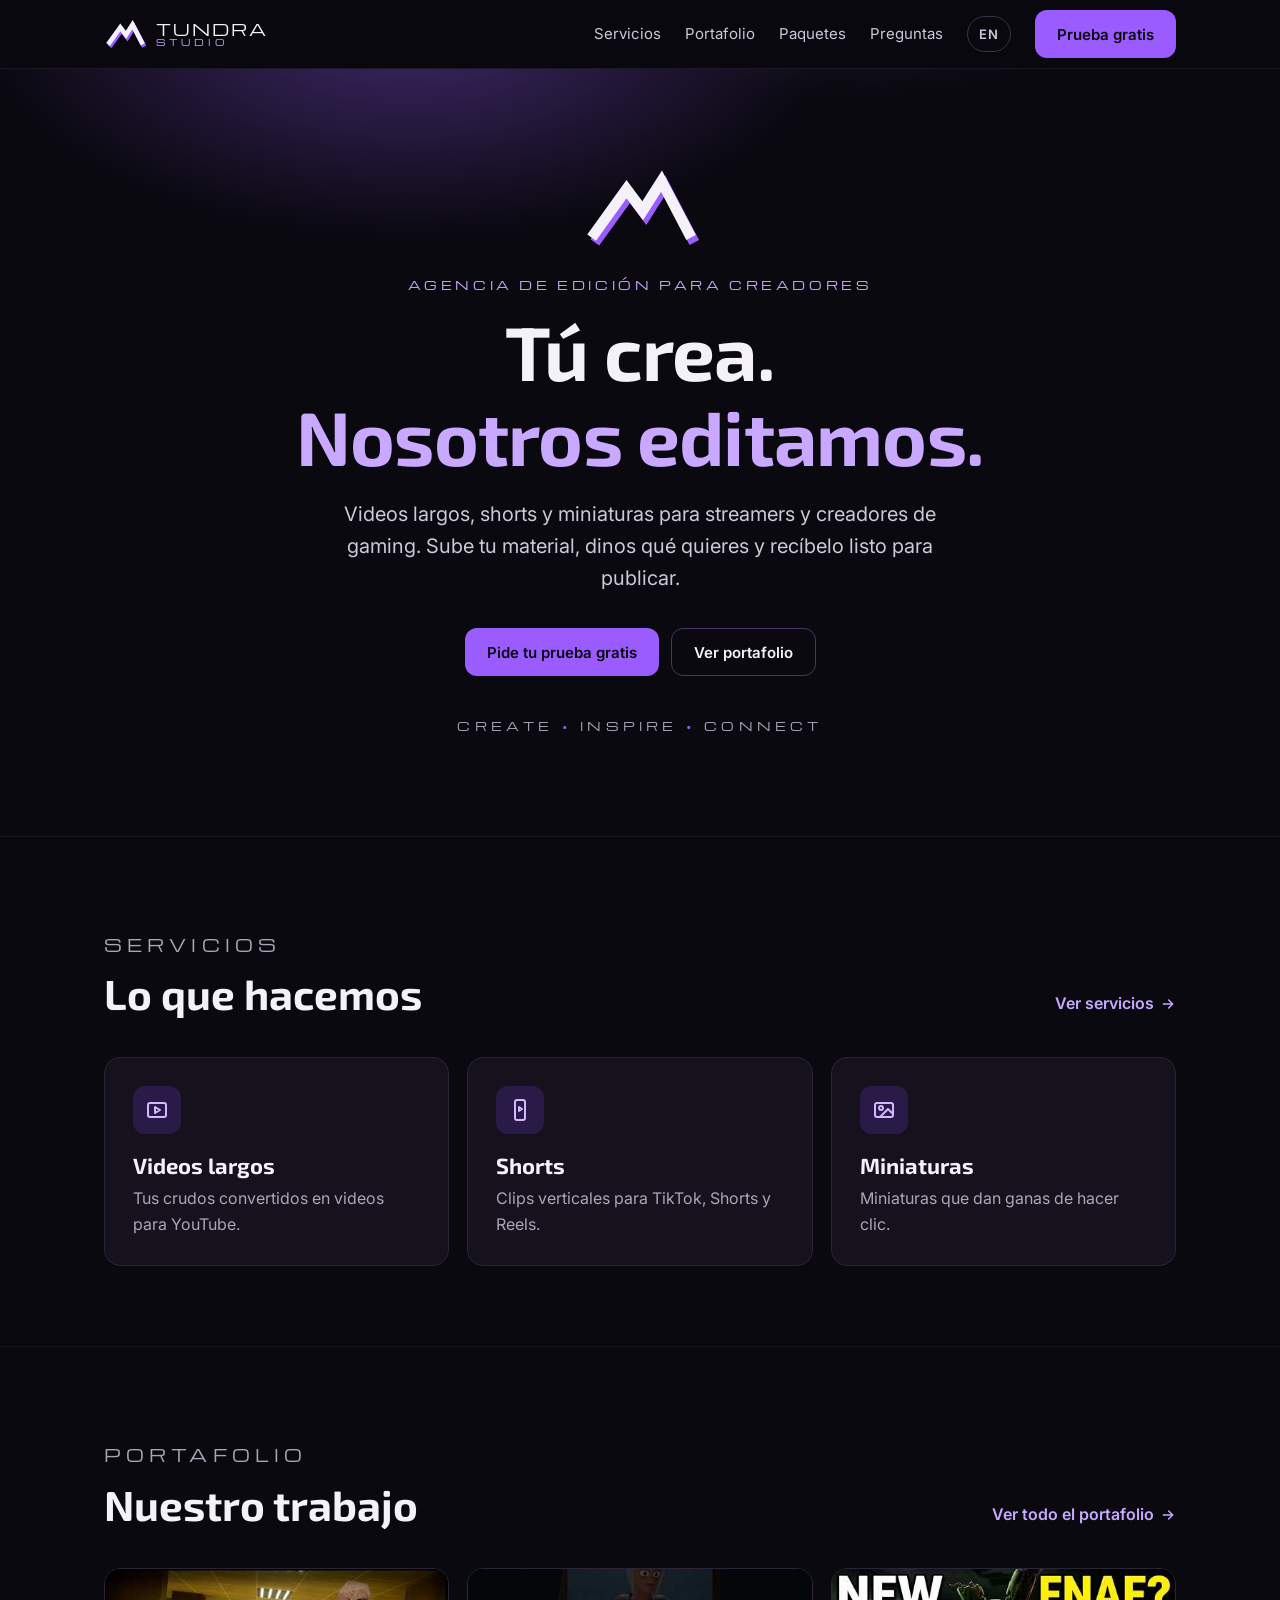
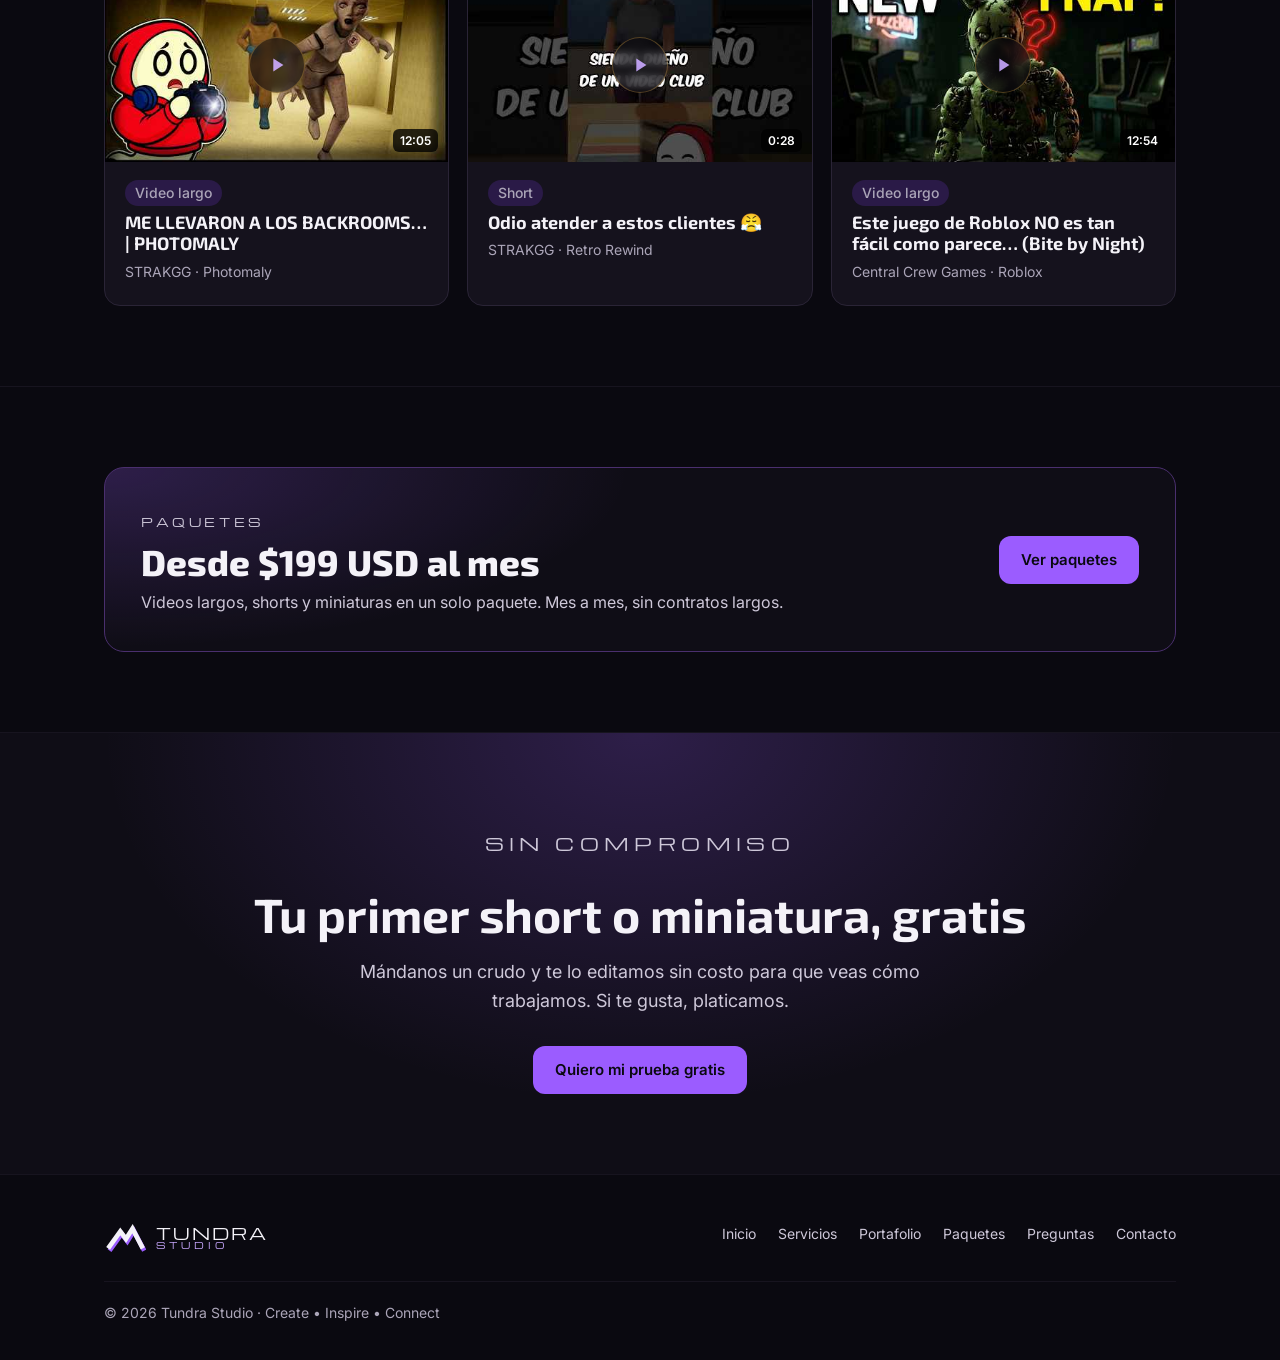
==== index.html @ cca488a7 "Página web de Tundra Studio (ES + EN) Co-Authored-By: Claude Opus 5.5 <noreply@anthropic.com> Claude" ====
<!DOCTYPE html>
<html lang="es">
<head>
<meta charset="utf-8">
<meta name="viewport" content="width=device-width, initial-scale=1">
<title>Tundra Studio · Edición para creadores de gaming</title>
<meta name="description" content="Tundra Studio edita videos largos, shorts y miniaturas para streamers y creadores de gaming.">
<link rel="preconnect" href="https://fonts.googleapis.com">
<link rel="preconnect" href="https://fonts.gstatic.com" crossorigin>
<link href="https://fonts.googleapis.com/css2?family=Michroma&family=Exo+2:wght@500;600;700&family=Inter:wght@400;500;600&display=swap" rel="stylesheet">
<link rel="stylesheet" href="styles.css">
</head>
<body>
<header class="nav">
  <div class="wrap">
    <a class="logo" href="index.html" aria-label="Tundra Studio, inicio"><svg width="42" height="30" viewBox="0 0 44 32" aria-hidden="true"><path d="M4 27 L17 9 L23 17 L30 6 L41 27" fill="none" stroke="#9B5CFF" stroke-width="5" transform="translate(1.5 2.5)"/><path d="M4 27 L17 9 L23 17 L30 6 L41 27" fill="none" stroke="#F4F2F8" stroke-width="5"/></svg><span class="logo-text"><b>TUNDRA</b><small>STUDIO</small></span></a>
    <button class="menu-btn" type="button" aria-label="Abrir menú" aria-expanded="false" aria-controls="menu">
      <svg width="22" height="22" viewBox="0 0 24 24" fill="none" stroke="currentColor" stroke-width="2" stroke-linecap="round" aria-hidden="true"><path d="M4 7h16M4 12h16M4 17h16"/></svg>
    </button>
    <nav class="nav-links" id="menu" aria-label="Principal">
      <a href="servicios.html">Servicios</a><a href="portafolio.html">Portafolio</a><a href="paquetes.html">Paquetes</a><a href="preguntas.html">Preguntas</a>
      <a class="lang" href="en/index.html" hreflang="en" lang="en" aria-label="View in English">EN</a>
      <a class="btn btn-primary" href="contacto.html">Prueba gratis</a>
    </nav>
  </div>
</header>
<main>
<section class="hero" style="border-top:0">
  <div class="wrap">
    <svg class="hero-mark" width="120" height="86" viewBox="0 0 44 32" aria-hidden="true"><path d="M4 27 L17 9 L23 17 L30 6 L41 27" fill="none" stroke="#9B5CFF" stroke-width="4" transform="translate(1.2 1.8)"/><path d="M4 27 L17 9 L23 17 L30 6 L41 27" fill="none" stroke="#F4F2F8" stroke-width="4"/></svg>
    <p class="eyebrow">Agencia de edición para creadores</p>
    <h1>Tú crea.<br><span>Nosotros editamos.</span></h1>
    <p class="lead">Videos largos, shorts y miniaturas para streamers y creadores de gaming. Sube tu material, dinos qué quieres y recíbelo listo para publicar.</p>
    <div class="ctas">
      <a class="btn btn-primary" href="contacto.html">Pide tu prueba gratis</a>
      <a class="btn btn-ghost" href="portafolio.html">Ver portafolio</a>
    </div>
    <p class="tagline">CREATE <i>•</i> INSPIRE <i>•</i> CONNECT</p>
  </div>
</section>

<section>
  <div class="wrap">
    <div class="head-row">
      <div class="section-head"><p class="eyebrow">Servicios</p><h2>Lo que hacemos</h2></div>
      <a class="link-arrow" href="servicios.html">Ver servicios <svg width="16" height="16" viewBox="0 0 24 24" fill="none" stroke="currentColor" stroke-width="2.2" stroke-linecap="round" stroke-linejoin="round" aria-hidden="true"><path d="M5 12h14M13 6l6 6-6 6"/></svg></a>
    </div>
    <div class="grid cols-3">
      <a class="card" href="servicios.html" style="text-decoration:none;color:inherit"><div class="icon"><svg width="24" height="24" viewBox="0 0 24 24" fill="none" stroke="currentColor" stroke-width="2" stroke-linecap="round" stroke-linejoin="round" aria-hidden="true"><rect x="3" y="5" width="18" height="14" rx="2"/><path d="M10 9l5 3-5 3z"/></svg></div><h3>Videos largos</h3><p>Tus crudos convertidos en videos para YouTube.</p></a>
      <a class="card" href="servicios.html" style="text-decoration:none;color:inherit"><div class="icon"><svg width="24" height="24" viewBox="0 0 24 24" fill="none" stroke="currentColor" stroke-width="2" stroke-linecap="round" stroke-linejoin="round" aria-hidden="true"><rect x="7" y="2" width="10" height="20" rx="2"/><path d="M11 9l3 2-3 2z"/></svg></div><h3>Shorts</h3><p>Clips verticales para TikTok, Shorts y Reels.</p></a>
      <a class="card" href="servicios.html" style="text-decoration:none;color:inherit"><div class="icon"><svg width="24" height="24" viewBox="0 0 24 24" fill="none" stroke="currentColor" stroke-width="2" stroke-linecap="round" stroke-linejoin="round" aria-hidden="true"><rect x="3" y="5" width="18" height="14" rx="2"/><circle cx="9" cy="10" r="2"/><path d="M21 16l-5-5-8 8"/></svg></div><h3>Miniaturas</h3><p>Miniaturas que dan ganas de hacer clic.</p></a>
    </div>
  </div>
</section>

<section>
  <div class="wrap">
    <div class="head-row">
      <div class="section-head"><p class="eyebrow">Portafolio</p><h2>Nuestro trabajo</h2></div>
      <a class="link-arrow" href="portafolio.html">Ver todo el portafolio <svg width="16" height="16" viewBox="0 0 24 24" fill="none" stroke="currentColor" stroke-width="2.2" stroke-linecap="round" stroke-linejoin="round" aria-hidden="true"><path d="M5 12h14M13 6l6 6-6 6"/></svg></a>
    </div>
    <div class="grid cols-3">
      <a class="work" href="https://www.youtube.com/watch?v=18Lm7Ccf6cQ" target="_blank" rel="noopener" data-type="largo" aria-label="Ver en YouTube: ME LLEVARON A LOS BACKROOMS… | PHOTOMALY video largo">
  <div class="thumb has-img"><img src="assets/yt-18Lm7Ccf6cQ.jpg" alt="" loading="lazy" width="480" height="360"><span class="play"><svg width="22" height="22" viewBox="0 0 24 24" fill="currentColor" aria-hidden="true"><path d="M8 5l11 7-11 7z"/></svg></span><span class="dur">12:05</span></div>
  <div class="work-body"><span class="type">Video largo</span><h3>ME LLEVARON A LOS BACKROOMS… | PHOTOMALY</h3><span>STRAKGG · Photomaly</span></div>
</a><a class="work" href="https://www.youtube.com/shorts/kuqUZBEv6M8" target="_blank" rel="noopener" data-type="short" aria-label="Ver en YouTube: Odio atender a estos clientes 😤 short">
  <div class="thumb has-img"><img src="assets/yt-kuqUZBEv6M8.jpg" alt="" loading="lazy" width="480" height="360"><span class="play"><svg width="22" height="22" viewBox="0 0 24 24" fill="currentColor" aria-hidden="true"><path d="M8 5l11 7-11 7z"/></svg></span><span class="dur">0:28</span></div>
  <div class="work-body"><span class="type">Short</span><h3>Odio atender a estos clientes 😤</h3><span>STRAKGG · Retro Rewind</span></div>
</a><a class="work" href="https://www.youtube.com/watch?v=r1h4St_ZX4w" target="_blank" rel="noopener" data-type="largo" aria-label="Ver en YouTube: Este juego de Roblox NO es tan fácil como parece… (Bite by Night) video largo">
  <div class="thumb has-img"><img src="assets/yt-r1h4St_ZX4w.jpg" alt="" loading="lazy" width="480" height="360"><span class="play"><svg width="22" height="22" viewBox="0 0 24 24" fill="currentColor" aria-hidden="true"><path d="M8 5l11 7-11 7z"/></svg></span><span class="dur">12:54</span></div>
  <div class="work-body"><span class="type">Video largo</span><h3>Este juego de Roblox NO es tan fácil como parece… (Bite by Night)</h3><span>Central Crew Games · Roblox</span></div>
</a>
    </div>
  </div>
</section>

<section>
  <div class="wrap">
    <div class="banner">
      <div><p class="eyebrow">Paquetes</p><h2 style="margin-top:10px">Desde $199 USD al mes</h2><p>Videos largos, shorts y miniaturas en un solo paquete. Mes a mes, sin contratos largos.</p></div>
      <a class="btn btn-primary" href="paquetes.html">Ver paquetes</a>
    </div>
  </div>
</section>
<section class="trial">
  <div class="wrap">
    <p class="eyebrow">Sin compromiso</p>
    <h2>Tu primer short o miniatura, gratis</h2>
    <p>Mándanos un crudo y te lo editamos sin costo para que veas cómo trabajamos. Si te gusta, platicamos.</p>
    <a class="btn btn-primary" href="contacto.html">Quiero mi prueba gratis</a>
  </div>
</section>
</main>
<footer>
  <div class="wrap">
    <div class="foot">
      <a class="logo" href="index.html" aria-label="Tundra Studio, inicio"><svg width="42" height="30" viewBox="0 0 44 32" aria-hidden="true"><path d="M4 27 L17 9 L23 17 L30 6 L41 27" fill="none" stroke="#9B5CFF" stroke-width="5" transform="translate(1.5 2.5)"/><path d="M4 27 L17 9 L23 17 L30 6 L41 27" fill="none" stroke="#F4F2F8" stroke-width="5"/></svg><span class="logo-text"><b>TUNDRA</b><small>STUDIO</small></span></a>
      <nav aria-label="Pie de página"><a href="index.html">Inicio</a><a href="servicios.html">Servicios</a><a href="portafolio.html">Portafolio</a><a href="paquetes.html">Paquetes</a><a href="preguntas.html">Preguntas</a><a href="contacto.html">Contacto</a></nav>
    </div>
    <div class="foot-bottom">© 2026 Tundra Studio · Create • Inspire • Connect</div>
  </div>
</footer>
<script>
(function(){
  var btn=document.querySelector('.menu-btn'), menu=document.getElementById('menu');
  function close(){menu.classList.remove('open');btn.setAttribute('aria-expanded','false');btn.setAttribute('aria-label','Abrir menú');}
  btn.addEventListener('click',function(){
    var open=menu.classList.toggle('open');
    btn.setAttribute('aria-expanded',open?'true':'false');
    btn.setAttribute('aria-label',open?'Cerrar menú':'Abrir menú');
  });
  document.addEventListener('keydown',function(e){if(e.key==='Escape')close();});
})();
</script>
</body>
</html>
---- styles.css ----
:root{
  --bg:#000000; --bg2:#08060C; --card:#110C18; --line:#2A2038;
  --text:#F7F3EA; --muted:#ADA3BC; --soft:#D6CEE0;
  --accent:#E8B04A; --accent-2:#C9A2F2; --purple:#5B2A86; --accent-ink:#000000;
  --radius:16px;
}
*{box-sizing:border-box}
html{scroll-behavior:smooth}
body{margin:0;background:var(--bg);color:var(--text);font:400 16px/1.6 Inter,system-ui,sans-serif;-webkit-font-smoothing:antialiased}
a{color:var(--accent-2)}
a:hover{color:#F2C66A}
img,svg{display:block}
.wrap{max-width:1120px;margin:0 auto;padding:0 24px}
h1,h2{font-family:"Grenze Gotisch",serif;font-weight:600;line-height:1.05;margin:0;letter-spacing:.01em}
h3{font-family:Montserrat,sans-serif;font-weight:700;line-height:1.2;margin:0}
.eyebrow{font-family:Montserrat,sans-serif;font-weight:600;font-size:13px;letter-spacing:.22em;color:var(--accent);text-transform:uppercase;margin:0}
.btn{display:inline-flex;align-items:center;justify-content:center;gap:8px;min-height:48px;padding:0 22px;border-radius:12px;font:600 15px Inter,sans-serif;text-decoration:none;cursor:pointer;border:0;transition:transform .15s ease,background .15s ease}
.btn:hover{transform:translateY(-1px)}
.btn-primary{background:var(--accent);color:var(--accent-ink)}
.btn-primary:hover{background:#F2C66A;color:var(--accent-ink)}
.btn-ghost{background:transparent;color:var(--text);border:1px solid #4B3566}
.btn-ghost:hover{border-color:var(--accent-2);color:var(--text)}
.link-arrow{display:inline-flex;align-items:center;gap:6px;font-weight:600;text-decoration:none}
:focus-visible{outline:2px solid var(--accent-2);outline-offset:3px;border-radius:8px}

/* nav */
header.nav{position:sticky;top:0;z-index:10;background:rgba(0,0,0,.86);backdrop-filter:blur(10px);border-bottom:1px solid #1C1826}
.nav .wrap{display:flex;align-items:center;justify-content:space-between;gap:16px;min-height:68px;position:relative}
.logo{display:flex;align-items:center;gap:10px;text-decoration:none;color:var(--text)}
.logo:hover{color:var(--text)}
.logo-text{display:flex;flex-direction:column;line-height:1.1}
.logo-text b{font-family:"Grenze Gotisch",serif;font-weight:700;font-size:24px;letter-spacing:.04em;line-height:1}
.logo-text small{font-family:Montserrat,sans-serif;font-weight:600;font-size:9px;letter-spacing:.38em;color:var(--soft)}
.nav-links{display:flex;align-items:center;gap:24px}
.nav-links a{color:var(--soft);text-decoration:none;font-size:15px}
.nav-links a:hover,.nav-links a[aria-current="page"]{color:var(--text)}
.nav-links a[aria-current="page"]:not(.btn){box-shadow:inset 0 -2px 0 var(--accent)}
.nav-links .btn{color:var(--accent-ink)}
.menu-btn{display:none;background:none;border:1px solid #3A2C4E;color:var(--text);border-radius:10px;width:44px;height:44px;cursor:pointer}
@media (max-width:900px){
  .nav-links{display:none;position:absolute;top:68px;left:0;right:0;flex-direction:column;align-items:stretch;gap:0;background:var(--bg2);border-bottom:1px solid var(--line);padding:8px 24px 20px}
  .nav-links.open{display:flex}
  .nav-links a{padding:12px 0;border-bottom:1px solid #1C1826}
  .nav-links a[aria-current="page"]:not(.btn){box-shadow:none;color:var(--accent-2)}
  .nav-links .btn{margin-top:12px;border-bottom:0}
  .menu-btn{display:inline-flex;align-items:center;justify-content:center}
}

/* hero + page hero */
.hero{position:relative;overflow:hidden;padding:96px 0 88px;text-align:center}
.hero::before,.page-hero::before{content:"";position:absolute;inset:-20% -10% auto;height:520px;background:
  radial-gradient(40% 60% at 35% 20%,rgba(110,48,170,.38),transparent 70%),
  radial-gradient(30% 50% at 65% 0%,rgba(232,176,74,.18),transparent 70%);
  filter:blur(10px);pointer-events:none}
.hero .wrap,.page-hero .wrap{position:relative}
.hero-mark{margin:0 auto 24px;width:min(260px,62vw);height:auto}
.logo img{width:auto;height:38px}
.hero h1{font-size:clamp(40px,7vw,76px);font-weight:700;letter-spacing:-.01em;margin-top:14px}
.hero h1 span{color:var(--accent)}
.lead{max-width:640px;margin:20px auto 0;font-size:clamp(17px,2.2vw,20px);color:var(--soft)}
.ctas{display:flex;flex-wrap:wrap;gap:12px;justify-content:center;margin-top:34px}
.tagline{margin-top:40px;font-family:Montserrat,sans-serif;font-weight:600;font-size:13px;letter-spacing:.3em;color:var(--muted)}
.tagline i{font-style:normal;color:var(--accent)}
.page-hero{position:relative;overflow:hidden;padding:80px 0 56px}
.page-hero h1{font-size:clamp(36px,6vw,60px);margin-top:12px}
.page-hero .lead{margin-left:0}

section{padding:80px 0;border-top:1px solid #17141F}
.section-head{max-width:640px;margin-bottom:40px}
.section-head h2{font-size:clamp(28px,4.2vw,42px);margin-top:12px}
.section-head p{color:var(--muted);margin:14px 0 0;font-size:17px}
.head-row{display:flex;flex-wrap:wrap;gap:16px;align-items:flex-end;justify-content:space-between;margin-bottom:40px}
.head-row .section-head{margin-bottom:0}

/* cards */
.grid{display:grid;gap:18px}
.cols-3{grid-template-columns:repeat(auto-fit,minmax(240px,1fr))}
.cols-4{grid-template-columns:repeat(auto-fit,minmax(220px,1fr))}
.card{background:var(--card);border:1px solid var(--line);border-radius:var(--radius);padding:28px}
.card h3{font-size:22px;margin:18px 0 8px}
.card p{color:var(--muted);margin:0}
.icon{width:48px;height:48px;border-radius:12px;background:#24123A;color:#E0C8FF;display:flex;align-items:center;justify-content:center}
.extra{margin-top:18px;display:flex;flex-wrap:wrap;gap:16px;align-items:center;justify-content:space-between;border-style:dashed;border-color:#5B4380}
.badge{display:inline-flex;align-items:center;min-height:28px;padding:0 12px;border-radius:999px;background:#3A2E12;color:#FFCB66;font-size:13px;font-weight:500}
.checks{list-style:none;margin:18px 0 0;padding:0;display:flex;flex-direction:column;gap:8px}
.checks li{display:flex;gap:10px;color:var(--soft)}
.checks li::before{content:"";flex:none;width:8px;height:8px;margin-top:9px;border-radius:2px;background:var(--accent)}

/* steps */
.steps{counter-reset:step}
.step{padding:28px;border-radius:var(--radius);background:var(--card);border:1px solid var(--line)}
.step::before{counter-increment:step;content:"0" counter(step);font-family:Montserrat,sans-serif;font-size:13px;letter-spacing:.2em;color:var(--accent-2)}
.step h3{font-size:20px;margin:14px 0 8px}
.step p{color:var(--muted);margin:0}

/* portfolio */
.filters{display:flex;flex-wrap:wrap;gap:8px;margin-bottom:28px}
.chip{min-height:40px;padding:0 16px;border-radius:999px;border:1px solid #3A2C4E;background:transparent;color:var(--soft);font:500 14px Inter,sans-serif;cursor:pointer}
.chip[aria-pressed="true"]{background:var(--text);border-color:var(--text);color:var(--accent-ink)}
.work{display:flex;flex-direction:column;background:var(--card);border:1px solid var(--line);border-radius:var(--radius);overflow:hidden;text-decoration:none;color:var(--text);transition:border-color .15s ease,transform .15s ease}
.work:hover{border-color:#5B4380;transform:translateY(-2px);color:var(--text)}
.thumb{position:relative;aspect-ratio:16/9;background:linear-gradient(135deg,#1E1030,#08060C);display:flex;align-items:center;justify-content:center;color:#9A90AA}
.thumb.vertical::before{content:"";position:absolute;top:8%;bottom:8%;aspect-ratio:9/16;border:1px dashed rgba(232,176,74,.35);border-radius:10px}
.thumb .play{width:56px;height:56px;border-radius:999px;background:rgba(110,48,170,.18);border:1px solid rgba(232,176,74,.35);display:flex;align-items:center;justify-content:center;color:var(--accent-2)}
.thumb .ph{position:absolute;left:14px;bottom:12px;font-size:12px;color:#9A90AA}
.work-body{padding:18px 20px 22px;display:flex;flex-direction:column;gap:6px}
.work-body h3{font-size:18px}
.work-body span{color:var(--muted);font-size:14px}
.type{align-self:flex-start;display:inline-flex;align-items:center;min-height:26px;padding:0 10px;border-radius:999px;background:#24123A;color:#E0C8FF;font-size:12px;font-weight:500}
.is-hidden{display:none !important}

/* pricing */
.plans{grid-template-columns:repeat(auto-fit,minmax(260px,1fr));align-items:stretch}
.plan{display:flex;flex-direction:column;gap:18px;position:relative}
.plan.featured{border:2px solid var(--accent);background:#160E22}
.plan .tag{position:absolute;top:-14px;left:28px;background:var(--accent);color:var(--accent-ink);font-size:12px;font-weight:600;padding:4px 12px;border-radius:999px}
.plan h3{margin:0;font-size:24px}
.price{font-family:Montserrat,sans-serif;font-size:46px;font-weight:700;line-height:1}
.price small{font:500 15px Inter,sans-serif;color:var(--muted)}
.plan .checks{flex:1;margin:0}
.single{display:grid;grid-template-columns:repeat(auto-fit,minmax(180px,1fr));gap:12px}
.single div{background:var(--bg2);border:1px solid var(--line);border-radius:12px;padding:16px 18px;display:flex;justify-content:space-between;gap:12px}
.single b{font-family:Montserrat,sans-serif;font-size:18px}
.banner{display:flex;flex-wrap:wrap;gap:20px;align-items:center;justify-content:space-between;padding:36px;border-radius:20px;border:1px solid #4A2F6E;background:radial-gradient(70% 140% at 0% 0%,rgba(110,48,170,.22),transparent 70%),var(--bg2)}
.banner h2{font-size:clamp(26px,3.6vw,36px)}
.banner p{margin:8px 0 0;color:var(--soft)}

/* trial */
.trial{text-align:center;background:radial-gradient(60% 120% at 50% 0%,rgba(110,48,170,.22),transparent 70%),var(--bg2)}
.trial h2{font-size:clamp(30px,4.6vw,48px);margin-top:12px}
.trial p{max-width:560px;margin:16px auto 30px;color:var(--soft);font-size:18px}

/* faq */
.faq{max-width:780px}
details{border-bottom:1px solid var(--line);padding:6px 0}
summary{cursor:pointer;list-style:none;display:flex;justify-content:space-between;align-items:center;gap:16px;min-height:56px;font:600 18px Montserrat,sans-serif}
summary::-webkit-details-marker{display:none}
summary::after{content:"+";font:400 24px Inter,sans-serif;color:var(--accent-2);transition:transform .2s}
details[open] summary::after{transform:rotate(45deg)}
details p{margin:0 0 18px;color:var(--muted)}

/* contact */
.x-card{max-width:620px;display:flex;flex-direction:column;gap:16px;padding:36px}
.x-handle{font-family:Montserrat,sans-serif;font-size:clamp(26px,4vw,34px);font-weight:700;word-break:break-all}
.x-logo{width:56px;height:56px;border-radius:14px;background:#000;border:1px solid #2F2F2F;display:flex;align-items:center;justify-content:center;color:#fff}

footer{padding:48px 0 36px;border-top:1px solid #17141F;color:var(--muted);font-size:14px}
.foot{display:flex;flex-wrap:wrap;gap:28px;justify-content:space-between}
.foot nav{display:flex;flex-wrap:wrap;gap:8px 22px}
.foot nav a{color:var(--soft);text-decoration:none}
.foot nav a:hover{color:var(--text)}
.foot-bottom{margin-top:28px;padding-top:20px;border-top:1px solid #17141F}
@media (prefers-reduced-motion:reduce){html{scroll-behavior:auto}.btn,.work{transition:none}}

.price,.single b{font-family:Montserrat,sans-serif;font-weight:800}
.mascot-ph{border:1.5px dashed #5B4380;border-radius:var(--radius);padding:24px;color:var(--muted);text-align:center}

/* hero con mascota */
.hero-split{text-align:left;padding:64px 0 40px}
.hero-split .wrap{display:flex;flex-wrap:wrap;align-items:center;gap:24px 40px}
.hero-text{flex:1 1 440px;min-width:0}
.hero-logo{width:150px;height:auto;margin:0 0 22px}
.hero-split .lead{margin-left:0}
.hero-split .ctas{justify-content:flex-start}
.hero-mascot{flex:1 1 300px;display:flex;justify-content:center;position:relative}
.hero-mascot::before{content:"";position:absolute;width:78%;aspect-ratio:1;top:14%;border-radius:50%;background:radial-gradient(circle,rgba(110,48,170,.45),transparent 68%);z-index:0}
.hero-mascot img{position:relative;z-index:1;width:auto;max-width:100%;height:min(560px,70vw);object-fit:contain;filter:drop-shadow(0 18px 30px rgba(0,0,0,.6))}
@media (max-width:760px){
  .hero-split{text-align:center}
  .hero-logo{margin:0 auto 20px}
  .hero-split .lead{margin-left:auto}
  .hero-split .ctas{justify-content:center}
  .hero-mascot img{height:380px}
}

.banner h2{font-family:Montserrat,sans-serif;font-weight:800;letter-spacing:-.01em}
summary{font-family:Montserrat,sans-serif;font-weight:700;font-size:17px}
.price{font-size:42px}
.contact-cards{grid-template-columns:repeat(auto-fit,minmax(300px,1fr));max-width:980px}
.contact-cards .x-card{max-width:none}

/* ===== Tema Tundra ===== */
:root{--bg:#0A0910;--bg2:#0F0D16;--card:#15121D;--line:#2A2436;--text:#F4F2F8;--muted:#ABA5B8;--soft:#CEC8D9;--accent:#9B5CFF;--accent-2:#C9A8FF;--accent-ink:#0A0910}
header.nav{background:rgba(10,9,16,.86)}
h1,h2,h3,.banner h2,summary,.price,.single b{font-family:"Exo 2",sans-serif;letter-spacing:0}
h1,h2{font-weight:700;line-height:1.12}
.eyebrow{font-family:Michroma,sans-serif;font-weight:400;font-size:12px;letter-spacing:.3em;color:var(--accent-2)}
.logo-text b{font-family:Michroma,sans-serif;font-weight:400;font-size:16px;letter-spacing:.12em;line-height:1.1}
.logo-text small{font-family:Michroma,sans-serif;font-weight:400;font-size:9px;letter-spacing:.45em;color:var(--accent-2)}
.tagline{font-family:Michroma,sans-serif;font-weight:400;font-size:12px;letter-spacing:.35em}
.hero h1 span{color:var(--accent-2)}
.hero-mark{width:120px}
.btn-primary:hover{background:#AE7BFF;color:var(--accent-ink)}
.nav-links a[aria-current="page"]:not(.btn){box-shadow:inset 0 -2px 0 var(--accent)}
.checks li::before{background:var(--accent)}
.plan.featured{border-color:var(--accent);background:#1A1428}
.icon,.type{background:#2A1A47;color:#D2B8FF}
.hero::before,.page-hero::before{background:radial-gradient(40% 60% at 35% 20%,rgba(155,92,255,.38),transparent 70%),radial-gradient(30% 50% at 65% 0%,rgba(201,168,255,.18),transparent 70%)}
.trial{background:radial-gradient(60% 120% at 50% 0%,rgba(155,92,255,.22),transparent 70%),var(--bg2)}
.banner{background:radial-gradient(70% 140% at 0% 0%,rgba(155,92,255,.22),transparent 70%),var(--bg2)}

/* selector de idioma */
.nav-links a.lang{display:inline-flex;align-items:center;justify-content:center;min-width:44px;min-height:36px;padding:0 10px;border:1px solid #3A3248;border-radius:999px;font-size:13px;font-weight:600;letter-spacing:.08em;color:var(--soft)}
.nav-links a.lang:hover{border-color:var(--accent-2);color:var(--text)}
@media (max-width:900px){.nav-links a.lang{align-self:flex-start;margin-top:12px;border-bottom:1px solid #3A3248}}
@media (max-width:900px){.nav-links a[aria-current="page"]:not(.btn){box-shadow:none;color:var(--accent-2)}}

/* portafolio con miniaturas reales */
.thumb.has-img{background:#000;overflow:hidden}
.thumb.has-img img{position:absolute;inset:0;width:100%;height:100%;object-fit:cover;transition:transform .3s ease}
.work:hover .thumb.has-img img{transform:scale(1.04)}
.thumb.has-img .play{position:relative;z-index:1;background:rgba(10,9,16,.6);backdrop-filter:blur(4px);opacity:.9}
.thumb .dur{position:absolute;right:10px;bottom:10px;z-index:1;background:rgba(0,0,0,.78);color:#fff;font-size:12px;font-weight:600;padding:2px 7px;border-radius:6px}
.work-body h3{display:-webkit-box;-webkit-line-clamp:2;-webkit-box-orient:vertical;overflow:hidden}
@media (prefers-reduced-motion:reduce){.thumb.has-img img{transition:none}}
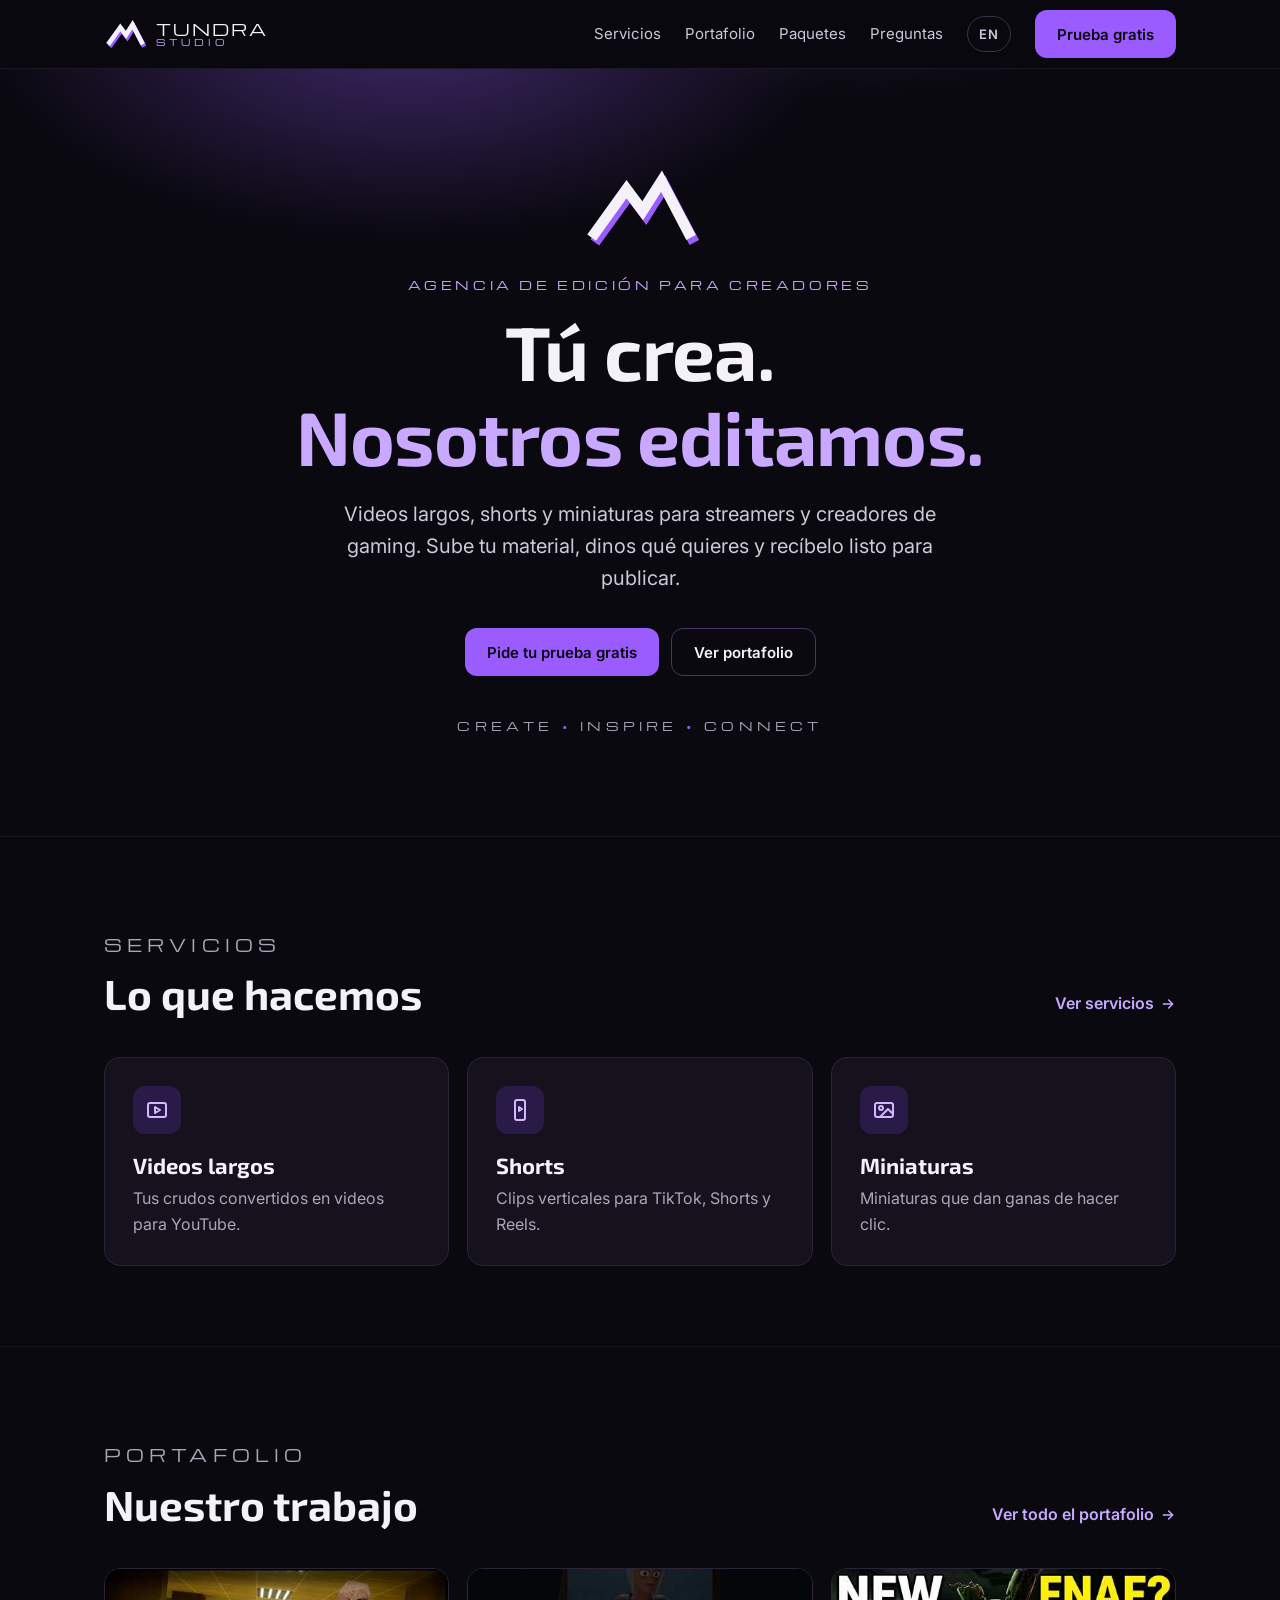
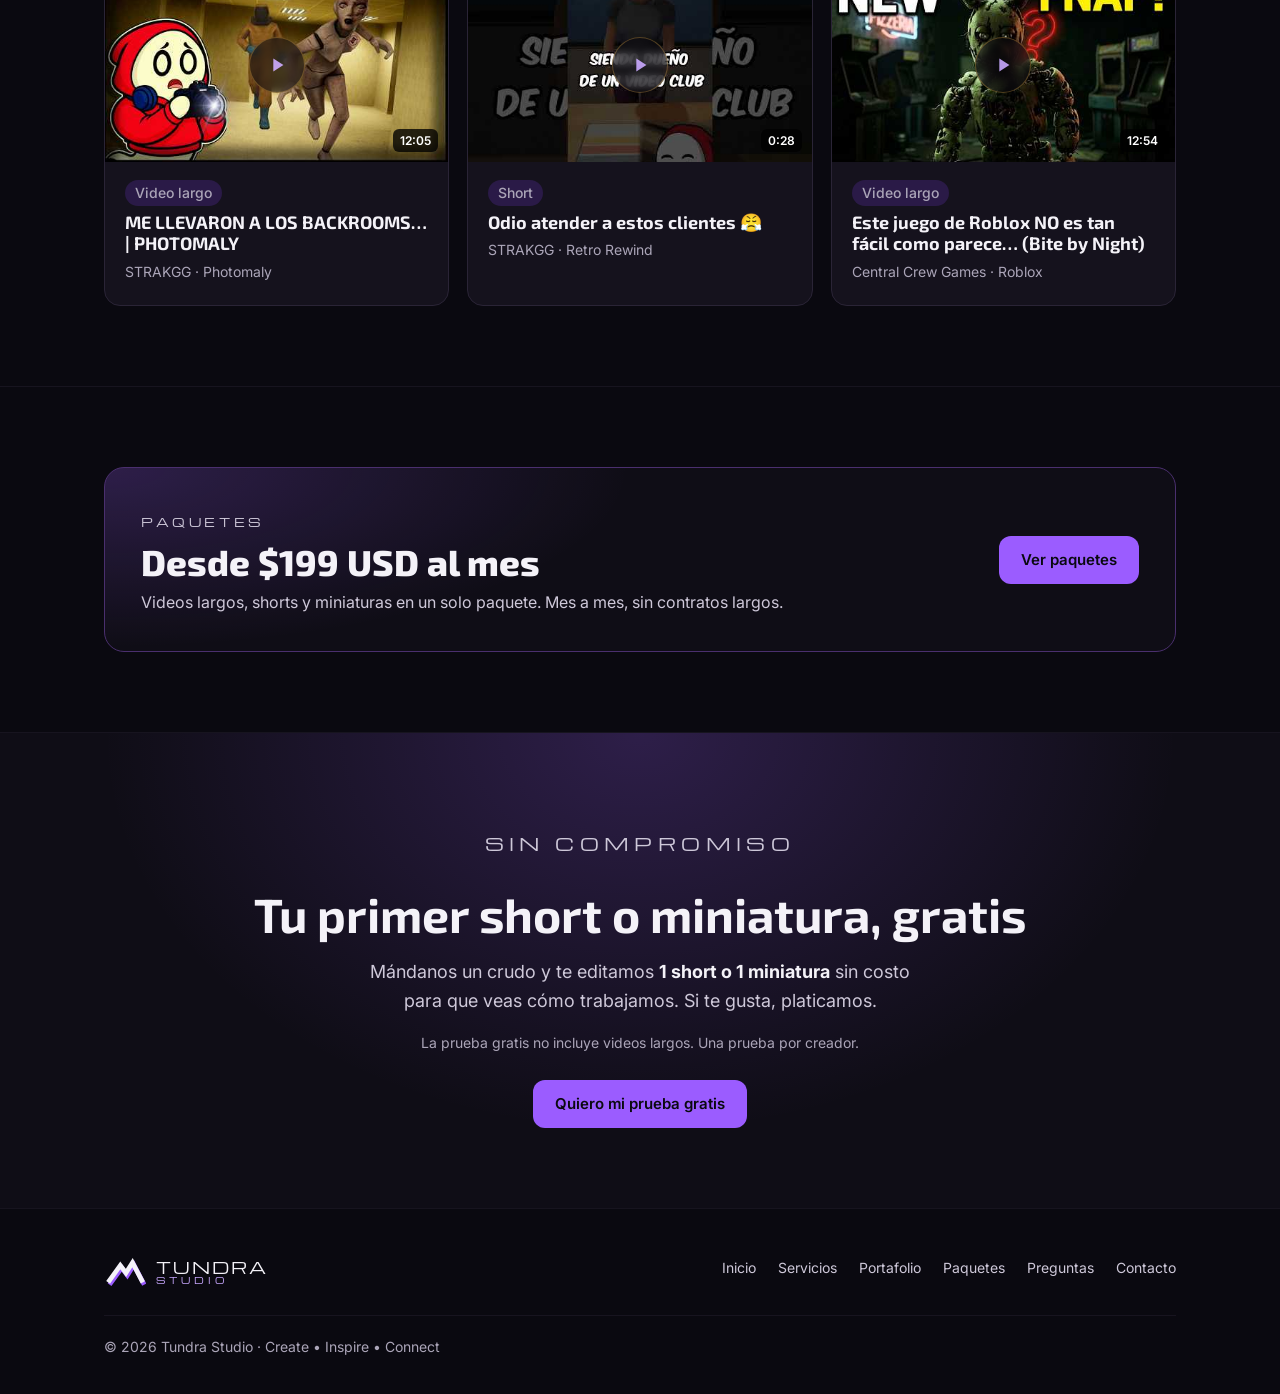
==== commit a84565c9: "Aclara que la prueba gratis es 1 short o 1 miniatura Co-Authored-By: Claude Opus 5.5 <noreply@anthro" ====
--- a/index.html
+++ b/index.html
@@ -86,7 +86,8 @@
   <div class="wrap">
     <p class="eyebrow">Sin compromiso</p>
     <h2>Tu primer short o miniatura, gratis</h2>
-    <p>Mándanos un crudo y te lo editamos sin costo para que veas cómo trabajamos. Si te gusta, platicamos.</p>
+    <p>Mándanos un crudo y te editamos <strong>1 short o 1 miniatura</strong> sin costo para que veas cómo trabajamos. Si te gusta, platicamos.</p>
+    <p class="trial-note">La prueba gratis no incluye videos largos. Una prueba por creador.</p>
     <a class="btn btn-primary" href="contacto.html">Quiero mi prueba gratis</a>
   </div>
 </section>
--- a/styles.css
+++ b/styles.css
@@ -213,3 +213,6 @@
 .thumb .dur{position:absolute;right:10px;bottom:10px;z-index:1;background:rgba(0,0,0,.78);color:#fff;font-size:12px;font-weight:600;padding:2px 7px;border-radius:6px}
 .work-body h3{display:-webkit-box;-webkit-line-clamp:2;-webkit-box-orient:vertical;overflow:hidden}
 @media (prefers-reduced-motion:reduce){.thumb.has-img img{transition:none}}
+
+.trial-note{margin:-14px auto 26px !important;font-size:14px !important;color:var(--muted) !important}
+.trial strong{color:var(--text)}
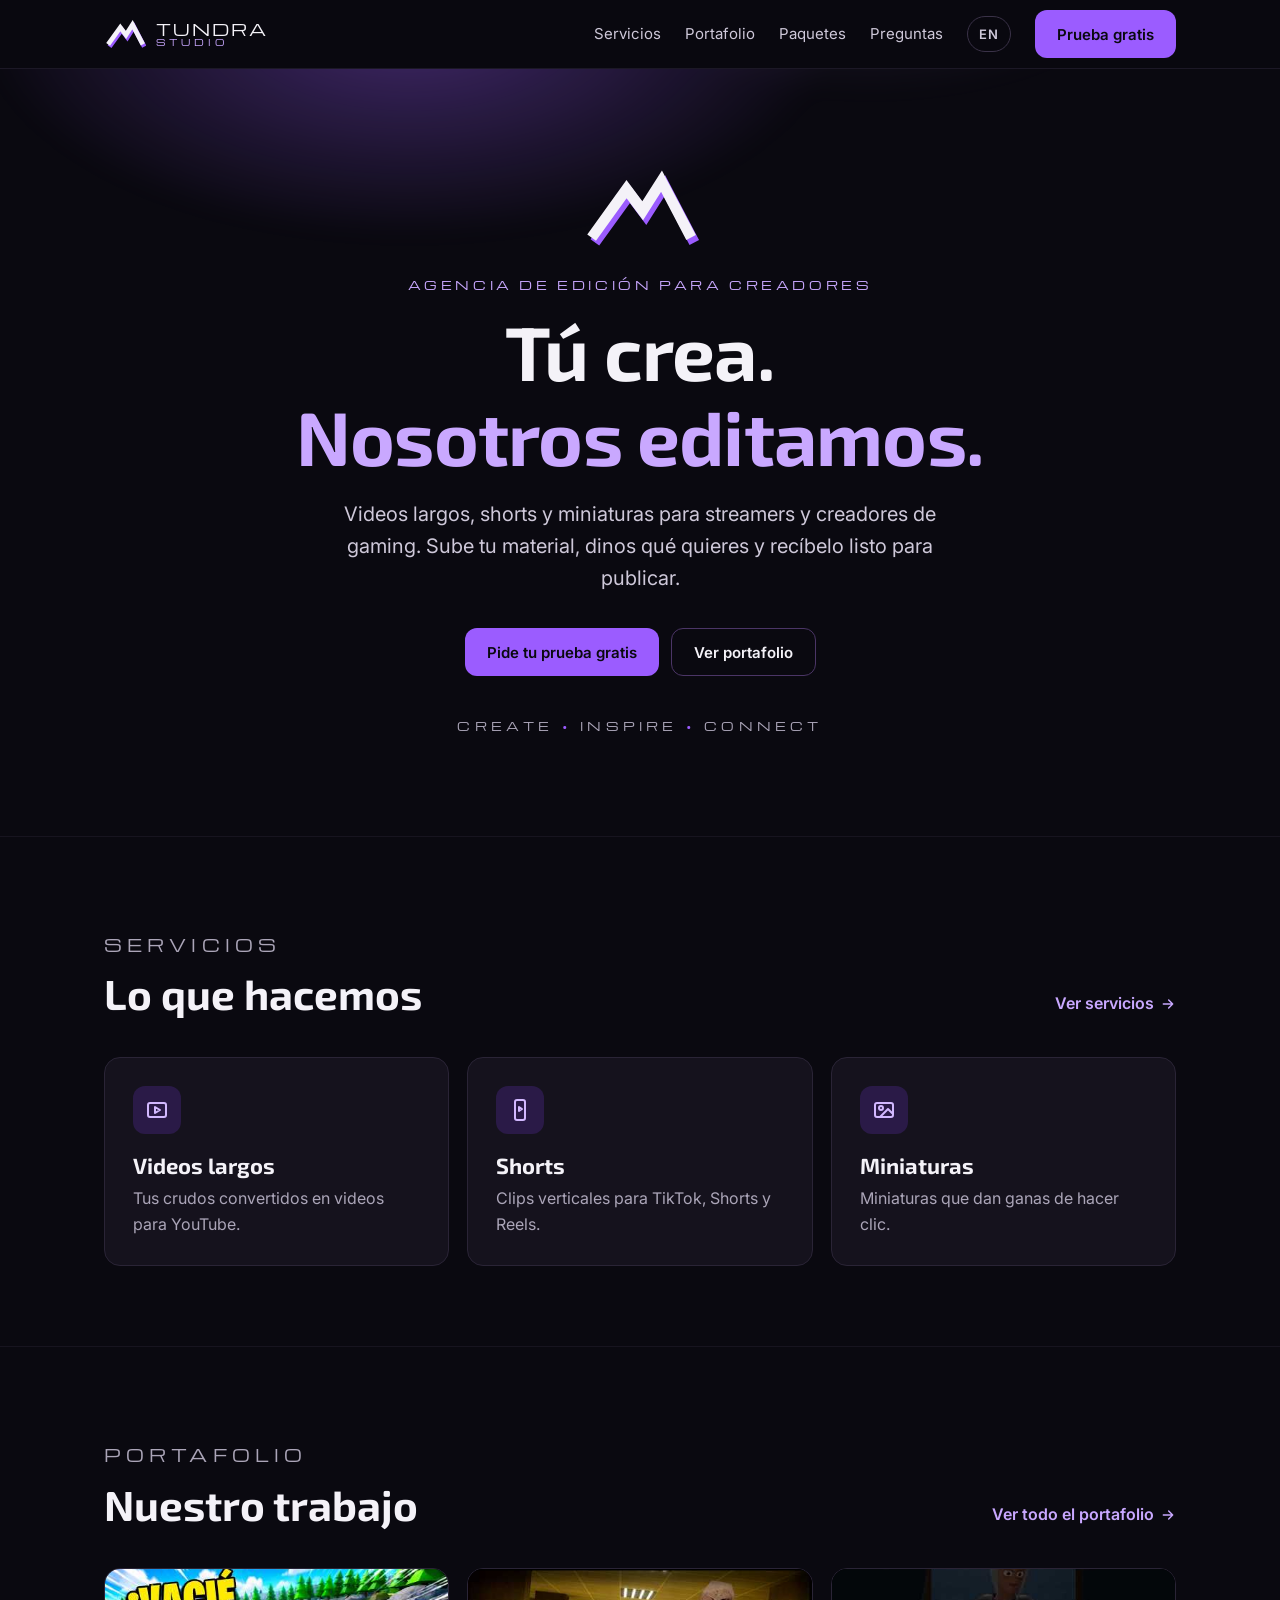
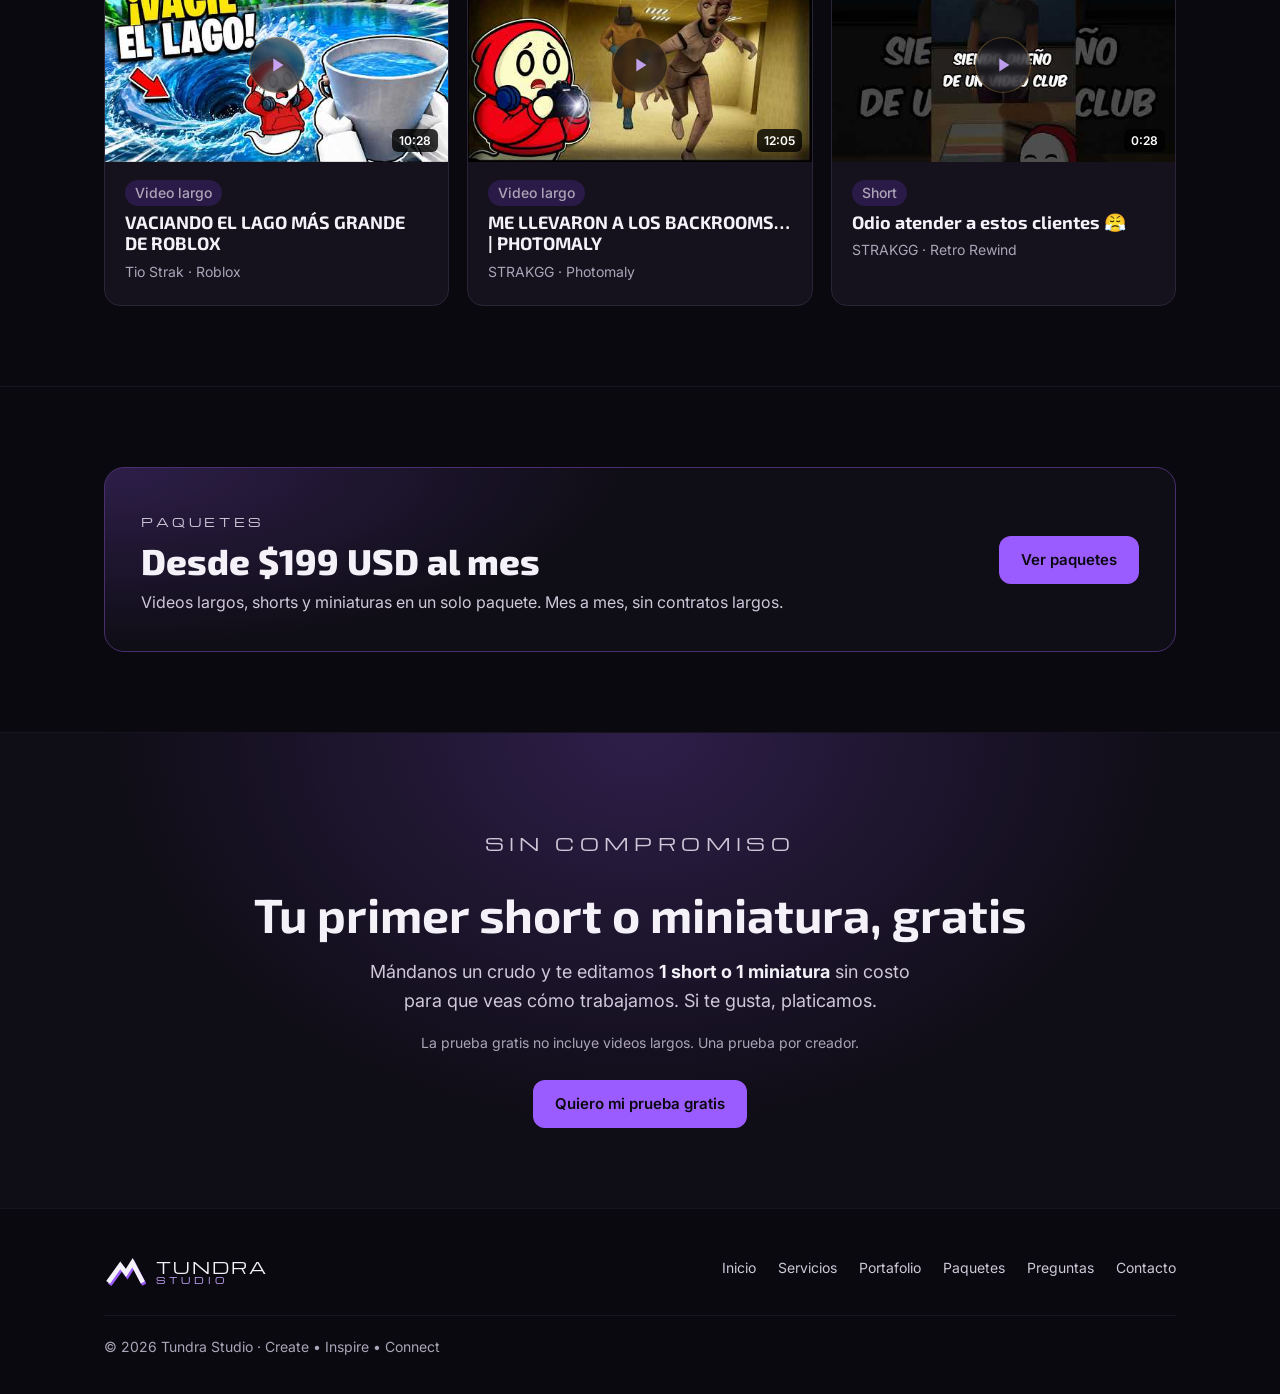
==== commit c5d6c485: "Portafolio: agrega 'Vaciando el lago más grande de Roblox' como primer video Co-Authored-By: Claude " ====
--- a/index.html
+++ b/index.html
@@ -60,15 +60,15 @@
       <a class="link-arrow" href="portafolio.html">Ver todo el portafolio <svg width="16" height="16" viewBox="0 0 24 24" fill="none" stroke="currentColor" stroke-width="2.2" stroke-linecap="round" stroke-linejoin="round" aria-hidden="true"><path d="M5 12h14M13 6l6 6-6 6"/></svg></a>
     </div>
     <div class="grid cols-3">
-      <a class="work" href="https://www.youtube.com/watch?v=18Lm7Ccf6cQ" target="_blank" rel="noopener" data-type="largo" aria-label="Ver en YouTube: ME LLEVARON A LOS BACKROOMS… | PHOTOMALY video largo">
+      <a class="work" href="https://www.youtube.com/watch?v=9NWn6yytm10" target="_blank" rel="noopener" data-type="largo" aria-label="Ver en YouTube: VACIANDO EL LAGO MÁS GRANDE DE ROBLOX video largo">
+  <div class="thumb has-img"><img src="assets/yt-9NWn6yytm10.jpg" alt="" loading="lazy" width="480" height="360"><span class="play"><svg width="22" height="22" viewBox="0 0 24 24" fill="currentColor" aria-hidden="true"><path d="M8 5l11 7-11 7z"/></svg></span><span class="dur">10:28</span></div>
+  <div class="work-body"><span class="type">Video largo</span><h3>VACIANDO EL LAGO MÁS GRANDE DE ROBLOX</h3><span>Tio Strak · Roblox</span></div>
+</a><a class="work" href="https://www.youtube.com/watch?v=18Lm7Ccf6cQ" target="_blank" rel="noopener" data-type="largo" aria-label="Ver en YouTube: ME LLEVARON A LOS BACKROOMS… | PHOTOMALY video largo">
   <div class="thumb has-img"><img src="assets/yt-18Lm7Ccf6cQ.jpg" alt="" loading="lazy" width="480" height="360"><span class="play"><svg width="22" height="22" viewBox="0 0 24 24" fill="currentColor" aria-hidden="true"><path d="M8 5l11 7-11 7z"/></svg></span><span class="dur">12:05</span></div>
   <div class="work-body"><span class="type">Video largo</span><h3>ME LLEVARON A LOS BACKROOMS… | PHOTOMALY</h3><span>STRAKGG · Photomaly</span></div>
 </a><a class="work" href="https://www.youtube.com/shorts/kuqUZBEv6M8" target="_blank" rel="noopener" data-type="short" aria-label="Ver en YouTube: Odio atender a estos clientes 😤 short">
   <div class="thumb has-img"><img src="assets/yt-kuqUZBEv6M8.jpg" alt="" loading="lazy" width="480" height="360"><span class="play"><svg width="22" height="22" viewBox="0 0 24 24" fill="currentColor" aria-hidden="true"><path d="M8 5l11 7-11 7z"/></svg></span><span class="dur">0:28</span></div>
   <div class="work-body"><span class="type">Short</span><h3>Odio atender a estos clientes 😤</h3><span>STRAKGG · Retro Rewind</span></div>
-</a><a class="work" href="https://www.youtube.com/watch?v=r1h4St_ZX4w" target="_blank" rel="noopener" data-type="largo" aria-label="Ver en YouTube: Este juego de Roblox NO es tan fácil como parece… (Bite by Night) video largo">
-  <div class="thumb has-img"><img src="assets/yt-r1h4St_ZX4w.jpg" alt="" loading="lazy" width="480" height="360"><span class="play"><svg width="22" height="22" viewBox="0 0 24 24" fill="currentColor" aria-hidden="true"><path d="M8 5l11 7-11 7z"/></svg></span><span class="dur">12:54</span></div>
-  <div class="work-body"><span class="type">Video largo</span><h3>Este juego de Roblox NO es tan fácil como parece… (Bite by Night)</h3><span>Central Crew Games · Roblox</span></div>
 </a>
     </div>
   </div>
